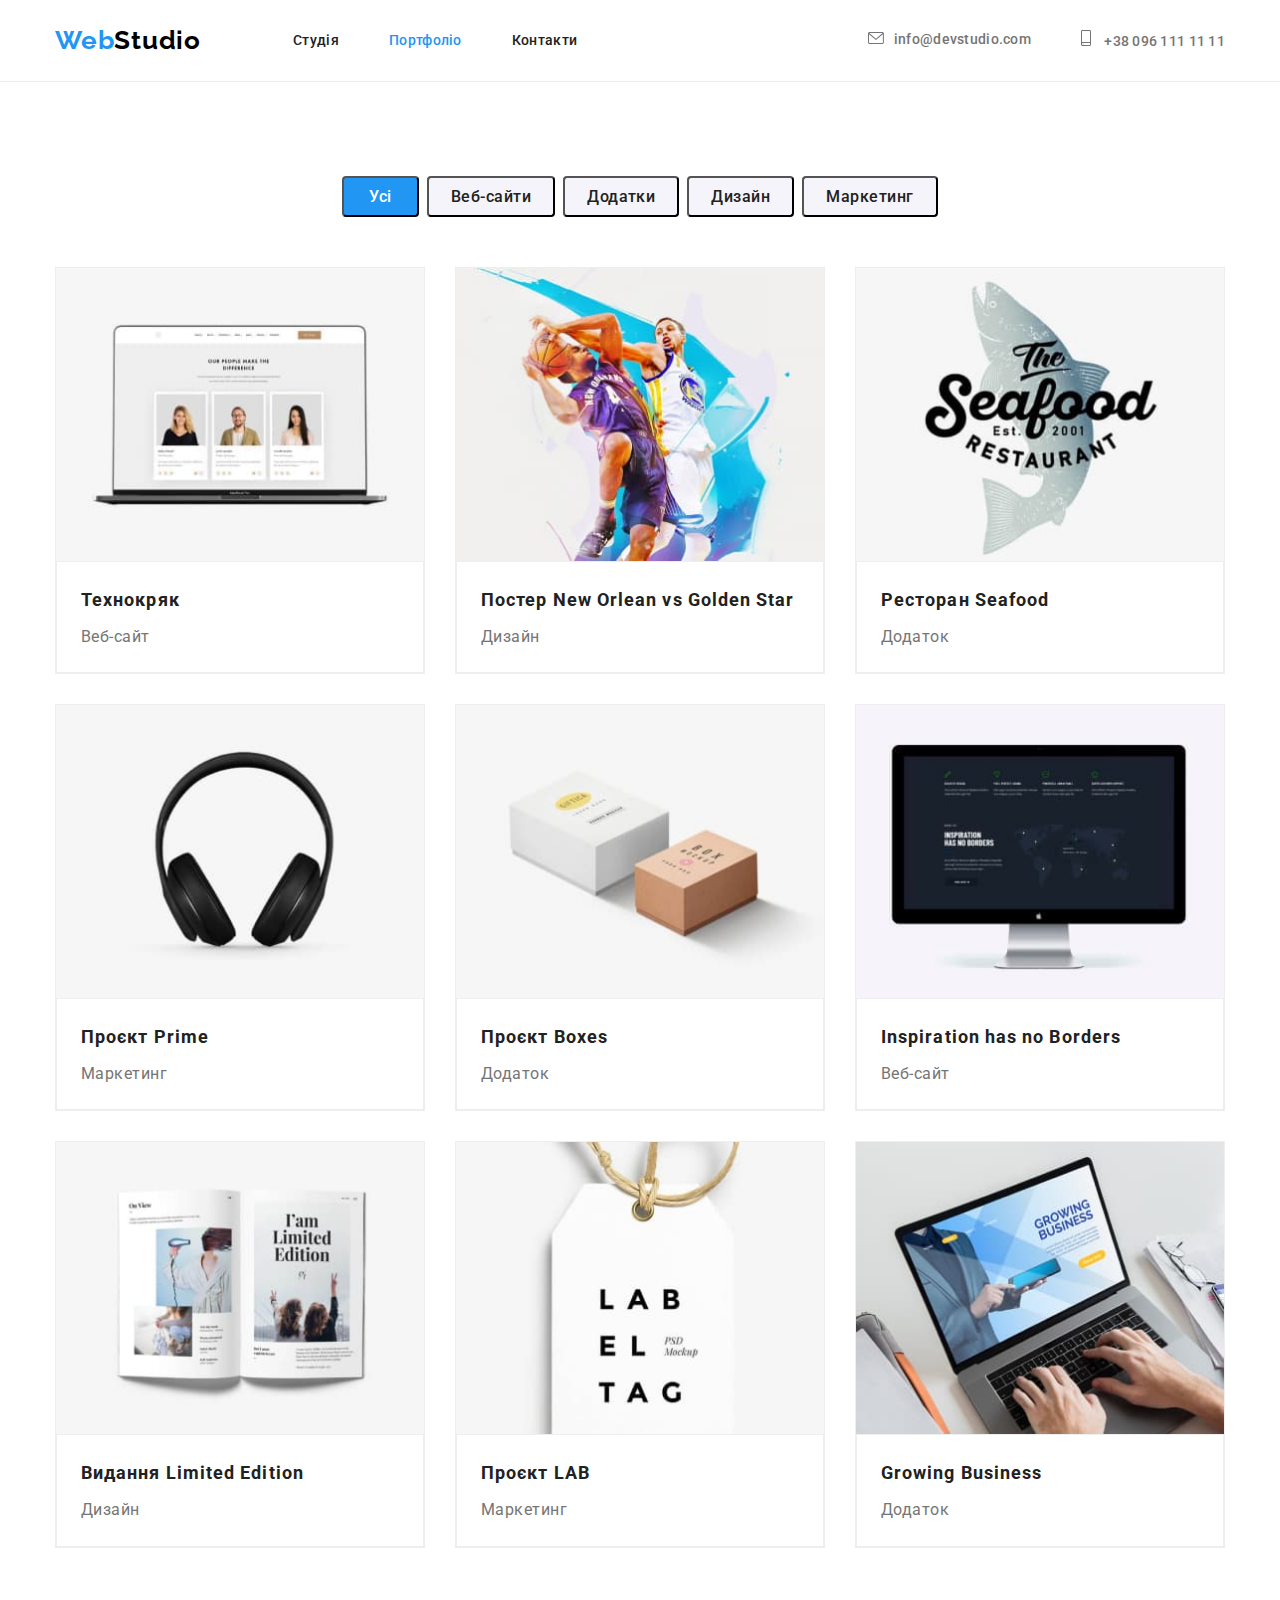
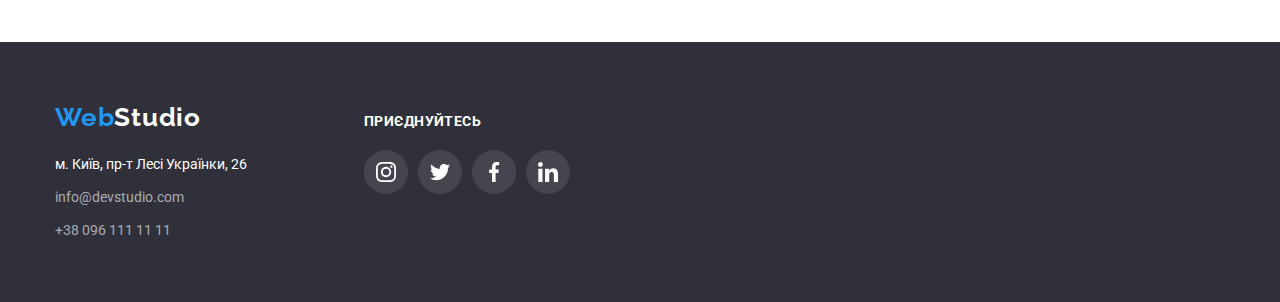
==== portfolio.html @ 993c796c "edited" ====
<!DOCTYPE html>
<html lang="en">
  <head>
    <meta charset="UTF-8" />
    <meta http-equiv="X-UA-Compatible" content="IE=edge" />
    <meta name="viewport" content="width=device-width, initial-scale=1.0" />
    <title>Portfolio</title>
    <link
      href="https://fonts.googleapis.com/css2?family=Raleway:wght@700&family=Roboto:wght@400;500;700;900&display=swap"
      rel="stylesheet"
    />
    <link
      rel="stylesheet"
      href="https://cdnjs.cloudflare.com/ajax/libs/modern-normalize/1.1.0/modern-normalize.min.css"
    />
    <link rel="stylesheet" href="./CSS/styles.css" />
  </head>
  <body class="page">
    <header class="page-header">
      <div class="container">
        <div class="main-header">
          <a href="./index.html" class="logo"
            ><span class="logo-title">Web</span>Studio</a
          >
          <nav>
            <ul class="site-nav list">
              <li class="item">
                <a href="./index.html" class="link">Студія</a>
              </li>
              <li class="item">
                <a href="./portfolio.html" class="link current">Портфоліо</a>
              </li>
              <li class="item"><a href="" class="link">Контакти</a></li>
            </ul>
          </nav>
          <div class="contacts">
            <ul class="contacts-list">
              <li class="item">
                <a href="mailto:info@devstudio.com" class="email"
                  ><svg class="icon-envelope">
                    <use href="./symbol-defs.svg#icon-envelope"></use></svg
                >info@devstudio.com</a
                >
              </li>
              <li class="item">
                <a href="tel:+380961111111" class="phone">
                  <svg class="icon-smartphone">
                    <use href="./symbol-defs.svg#icon-smartphone"></use></svg
                >
                +38 096 111 11 11</a>
              </li>
            </ul>
          </div>
        </div>
      </div>
    </header>
    <main>
      <h1 class="visually-hidden">Portfolio</h1>
      <section class="filter">
        <div class="container">
          <ul class="list">
            <li class="element">
              <button type="button" class="button thirdly">Усі</button>
            </li>
            <li class="element">
              <button type="button" class="button secondary">Веб-сайти</button>
            </li>
            <li class="element">
              <button type="button" class="button secondary">Додатки</button>
            </li>
            <li class="element">
              <button type="button" class="button secondary">Дизайн</button>
            </li>
            <li class="element">
              <button type="button" class="button secondary">Маркетинг</button>
            </li>
          </ul>
          <h1 class="visually-hidden">Portfolio</h1>
          <ul class="card-set">
            <li class="item">
              <a class="card-set-link" href="">
                <article class="card">
                  <div class="card-thumb">
                    <img
                      src="./images/techno.jpg"
                      alt="веб-сайт"
                      width="370"
                      height="294"
                    />
                  </div>
                  <div class="card-content">
                    <h2 class="card-title">Технокряк</h2>
                    <p class="card-text">Веб-сайт</p>
                  </div>
                </article>
              </a>
            </li>
            <li class="item">
              <a class="card-set-link" href="">
                <article class="card">
                  <div class="card-thumb">
                    <img
                      src="./images/basketball.jpg"
                      alt="постер"
                      width="370"
                      height="294"
                    />
                  </div>
                  <div class="card-content">
                    <h2 class="card-title">Постер New Orlean vs Golden Star</h2>
                    <p class="card-text">Дизайн</p>
                  </div>
                </article>
              </a>
            </li>
            <li class="item">
              <a class="card-set-link" href="">
                <article class="card">
                  <div class="card-thumb">
                    <img
                      src="./images/seafood.jpg"
                      alt="ресторан"
                      width="370"
                      height="294"
                    />
                  </div>
                  <div class="card-content">
                    <h2 class="card-title">Ресторан Seafood</h2>
                    <p class="card-text">Додаток</p>
                  </div>
                </article>
              </a>
            </li>
            <li class="item">
              <a class="card-set-link" href="">
                <article class="card">
                  <div class="card-thumb">
                    <img
                      src="./images/headset.jpg"
                      alt="навушники"
                      width="370"
                      height="294"
                    />
                  </div>
                  <div class="card-content">
                    <h2 class="card-title">Проєкт Prime</h2>
                    <p class="card-text">Маркетинг</p>
                  </div>
                </article>
              </a>
            </li>
            <li class="item">
              <a class="card-set-link" href="">
                <article class="card">
                  <div class="card-thumb">
                    <img
                      src="./images/projectbox.jpg"
                      alt="додаток"
                      width="370"
                      height="294"
                    />
                  </div>
                  <div class="card-content">
                    <h2 class="card-title">Проєкт Boxes</h2>
                    <p class="card-text">Додаток</p>
                  </div>
                </article>
              </a>
            </li>
            <li class="item">
              <a class="card-set-link" href="">
                <article class="card">
                  <div class="card-thumb">
                    <img
                      src="./images/screen.jpg"
                      alt="монітор"
                      width="370"
                      height="294"
                    />
                  </div>
                  <div class="card-content">
                    <h2 class="card-title">Inspiration has no Borders</h2>
                    <p class="card-text">Веб-сайт</p>
                  </div>
                </article>
              </a>
            </li>
            <li class="item">
              <a class="card-set-link" href="">
                <article class="card">
                  <div class="card-thumb">
                    <img
                      src="./images/edition.jpg"
                      alt="видання"
                      width="370"
                      height="294"
                    />
                  </div>
                  <div class="card-content">
                    <h2 class="card-title">Видання Limited Edition</h2>
                    <p class="card-text">Дизайн</p>
                  </div>
                </article>
              </a>
            </li>
            <li class="item">
              <a class="card-set-link" href="">
                <article class="card">
                  <div class="card-thumb">
                    <img
                      src="./images/lab.jpg"
                      alt="маркетинг"
                      wwidth="370"
                      height="294"
                    />
                  </div>
                  <div class="card-content">
                    <h2 class="card-title">Проєкт LAB</h2>
                    <p class="card-text">Маркетинг</p>
                  </div>
                </article>
              </a>
            </li>
            <li class="item">
              <a class="card-set-link" href="">
                <article class="card">
                  <div class="card-thumb">
                    <img
                      src="./images/notebook.jpg"
                      alt="ноутбук"
                      width="370"
                      height="294"
                    />
                  </div>
                  <div class="card-content">
                    <h2 class="card-title">Growing Business</h2>
                    <p class="card-text">Додаток</p>
                  </div>
                </article>
              </a>
            </li>
          </ul>
        </div>
      </section>
    </main>
    <footer>
      <div class="footer-container">
        <div class="footer-contacts">
          <div class="footer-logo">
            <a href="./index.html" class="logo"
              ><span class="logo-title">Web</span
              ><span class="logo-text">Studio</span></a
            >
          </div>
          <address>
            <ul class="footer-list">
              <li class="footer-item">
                <a
                  href="https://goo.gl/maps/LgCk8jeFPAjLe6aG8"
                  target="_blank"
                  rel="noopener noreferrer nofollow"
                  class="contact-address"
                  >м. Київ, пр-т Лесі Українки, 26</a
                >
              </li>
              <li class="footer-item">
                <a href="mailto:info@devstudio.com" class="contact-email"
                  >info@devstudio.com</a
                >
              </li>
              <li class="footer-item">
                <a href="tel:+380961111111" class="contact-phone"
                  >+38 096 111 11 11</a
                >
              </li>
            </ul>
          </address>
        </div>
        <div class="footer-content">
          <p class="footer-title">приєднуйтесь</p>
          <ul class="networks-list">
            <li class="networks-item">
              <a
                class="networks-link link"
                href="https://instagram.com"
                target="_blank"
                rel="nofollow noopener noreferrer"
                aria-label="
            Instagram icon"
              >
                <svg class="networks-icon" width="20" height="20">
                  <use href="./symbol-defs.svg#icon-instagram-2"></use>
                </svg>
              </a>
            </li>
            <li class="networks-item">
              <a
                class="networks-link link"
                href="https://twitter.com"
                target="_blank"
                rel="nofollow noopener noreferrer"
                aria-label="
            Twitter icon"
              >
                <svg class="networks-icon" width="20" height="20">
                  <use href="./symbol-defs.svg#icon-twitter-1"></use>
                </svg>
              </a>
            </li>
            <li class="networks-item">
              <a
                class="networks-link link"
                href="https://facebook.com"
                target="_blank"
                rel="nofollow noopener noreferrer"
                aria-label="
            Facebook icon"
              >
                <svg class="networks-icon" width="20" height="20">
                  <use href="./symbol-defs.svg#icon-facebook-1"></use>
                </svg>
              </a>
            </li>
            <li class="networks-item">
              <a
                class="networks-link link"
                href="https://linkedin.com"
                target="_blank"
                rel="nofollow noopener noreferrer"
                aria-label="
            Linkedin icon"
              >
                <svg class="networks-icon" width="20" height="20">
                  <use href="./symbol-defs.svg#icon-linkedin-1"></use>
                </svg>
              </a>
            </li>
          </ul>
        </div>
      </div>
    </footer>
  </body>
</html>
---- CSS/styles.css ----
:root {
  --primary-text-color: #757575;
  --title-text-color: #212121;
  --accent-text-color: #2196f3;
  --primary-bg-color: #ffffff;
  --accent-bg-color: #2f303a;
  --secondary-bg-color: #f5f5f5;
  --special-bg-color: #f5f4fa;
  --header-border-color: #ececec;
  --logo-head-color: #000000;
  --card-set-gap: 30px;
  --icon-color: #AFB1B8;

}
.container {
  width: 1200px;
  padding-left: 15px;
  padding-right: 15px;
  margin-right: auto;
  margin-left: auto;
}
.main-header {
  display: flex;
  align-items: center;
  margin: 0;
  padding: 0;
}
.page-header {
  margin: 0;
  padding: 0;
  background-color: var(--primary-bg-color);
  border-bottom: 1px solid var(--header-border-color);
}
.page {
  margin: 0;
  background-color: var(--primary-bg-color);
  color: var(--primary-text-color);
}
p {
  margin: 0;
  padding: 0;
}
nav {
  letter-spacing: 0.02em;
}
.title {
  margin: 0;
  padding: 0;
}
h2 {
  margin: 0;
  padding: 0;
}
a {
  text-decoration: none;
}
.list {
  padding: 0;
  margin: 0;
  list-style: none;
}
.logo {
  width: 145px;
  margin-right: 93px;
  font-family: "Raleway", sans-serif;
  font-weight: 700;
  font-size: 26px;
  line-height: 1.2;
  letter-spacing: 0.03em;
  color: var(--logo-head-color);
}
.link:hover {
  color: var(--logo-head-color);
}
.logo-title {
  color: var(--accent-text-color);
  font-family: "Raleway", sans-serif;
}
.logo-text {
  color: var(--primary-bg-color);
}

.site-nav {
  display: flex;
  background-color: var(--primary-bg-color);
}
.site-nav .item {
  margin-right: 50px;
}
.site-nav .item:last-child {
  margin-right: 0;
}
.site-nav .link {
  display: block;
  padding-top: 32px;
  padding-bottom: 32px;
  color: var(--title-text-color);
  font-weight: 500;
  font-size: 14px;
  line-height: 1.2;
}
.site-nav .link:hover,
.site-nav .link:focus {
  color: var(--accent-text-color);
}
.site-nav .link.current {
  color: var(--accent-text-color);
}

.contacts-list {
  list-style: none;
  display: flex;
  color: var(--primary-text-color);
}

.email {
  color: var(--primary-text-color);
  font-weight: 500;
  font-size: 14px;
  line-height: 1.1;
  letter-spacing: 0.02em;
}
.phone {
  color: var(--primary-text-color);
  font-weight: 500;
  font-size: 14px;
  line-height: 1.1;
  letter-spacing: 0.02em;
}

.icon-envelope {
  fill: var(--primary-text-color);
  width: 16px;
  height: 12px;
  margin-right: 10px;
  align-items: baseline;
}
.email:hover .icon-envelope,
.email:focus .icon-envelope {
  fill: var(--accent-text-color);
}




.icon-smartphone {
  fill: var(--primary-text-color);
  width: 10px;
  height: 16px;
  margin-right: 10px;
}
.phone:hover .icon-smartphone,
.phone:focus .icon-smartphone {
  fill: var(--accent-text-color);
}
.contacts {
  margin-left: auto;
}

.email:hover,
.email:focus {
  color: var(--accent-text-color);
}


.contacts .item + .item {
  margin-left: 50px;
  list-style: none;
}
.contacts:hover,
.contacts:focus {
  color: var(--accent-text-color);
}

.phone:hover,
.phone:focus {
  color: var(--accent-text-color);
}
body {
  background-color: var(--primary-bg-color);
  color: var(--primary-text-color);
  font-family: "Roboto", sans-serif;
}
.hero {
  max-width: 1600px;
  height: 600px;
  margin: 0;
  margin-left: auto;
  margin-right: auto;
  padding-top: 200px;
  padding-bottom: 200px;
  text-align: center;
  background-color: var(--accent-bg-color);
  background-image: linear-gradient(
    to right,
    rgba(47, 48, 58, 0.4),
    rgba(47, 48, 58, 0.4)),
  url('../images/hero.jpg');
  background-repeat: no-repeat;
  background-position: center;
  background-size: cover;
}
.hero-title {
  color: var(--primary-bg-color);
  font-weight: 900;
  font-size: 44px;
  line-height: 1.4;
  text-align: center;
  letter-spacing: 0.06em;
  width: 696px;
  margin-top: 0;
  margin-left: auto;
  margin-right: auto;
  margin-bottom: 30px;
}

.button-hero {
  border-radius: 4px;
  padding: 10px 32px;
  text-align: center;
  color: var(--primary-bg-color);
  background-color: var(--accent-text-color);
  font-family: inherit;
  font-weight: 700;
  font-size: 16px;
  line-height: 1.8;
  cursor: pointer;
  letter-spacing: 0.06em;
}
.button.primary {
  border-radius: 4px;
  padding: 6px 25px;
  text-align: center;
  color: var(--primary-bg-color);
  background-color: var(--accent-text-color);
  font-weight: 500;
  font-size: 16px;
  line-height: 1.6;
  cursor: pointer;
  letter-spacing: 0.03em;
}

.button.secondary:hover,
.button.secondary:focus {
  color: var(--primary-bg-color);
  background-color: var(--accent-text-color);
}
.visually-hidden {
  position: absolute;
  width: 1px;
  height: 1px;
  margin: -1px;
  border: 0;
  padding: 0;
  white-space: nowrap;
  clip-path: inset(100%);
  clip: rect(0 0 0 0);
  overflow: hidden;
}

img {
  display: block;
  max-width: 100%;
  height: auto;
}
.about {
  margin: 0;
  padding-top: 94px;
  
}

.feature-list .title {
  margin-bottom: 10px;
  color: var(--title-text-color);
  font-weight: 700;
  font-size: 14px;
  line-height: 1.1;
  letter-spacing: 0.03em;
}
.feature-list {
  list-style: none;
  display: flex;
  margin: 0;
  padding: 0;
  color: var(--primary-text-color);
  font-size: 14px;
  line-height: 1.7;
  letter-spacing: 0.03em;
  align-items: flex-start;
  justify-content: space-between;
}
.thumb {
  display: flex;
  align-items: center;
  justify-content: center;
  padding: 0;
  width: 270px;
  height: 120px;
  margin-bottom: 30px;
  border-radius: 4px;
  background-color: var(--special-bg-color);
}

.thumb-icon-antenna,
.thumb-icon-clock,
.thumb-icon-diagram,
.thumb-icon-astronaut {
  display: flex;
  align-items: center;
  width: 65.32px;
  height: 70px;
  background-position: center;
  background-repeat: no-repeat;
  fill: var(--title-text-color);
  color: var(--accent-text-color);
  background-size: auto;
}

.feature-list > .item {
  width: 270px;
  margin-right: var(--card-set-gap);
}

.feature-list > .item:last-child {
  margin-right: 0;
}

.work {
  margin: 0;
  padding-top: 94px;
  padding-bottom: 94px;
 
}
.section-title {
  margin: 0;
  margin-bottom: 50px;
  color: var(--title-text-color);
  font-weight: 700;
  font-size: 36px;
  line-height: 1.2;
  text-align: center;
}
.work-list {
  margin: 0;
  padding: 0;
  list-style: none;
  display: flex;
  align-items: center;
  justify-content: space-between;
}
.work-item {
  width: 370px;
  margin-left: 0;
  margin-right: var(--card-set-gap);
}
.work-list .work-item:last-child {
  margin-right: 0;
}

.team {
  margin: 0;
  padding-top: 94px;
  padding-bottom: 94px;
  background-color: var(--special-bg-color);
}
.team-title {
  margin-top: 0;
  margin-bottom: 10px;
  color: var(--title-text-color);
  font-weight: 500;
  font-size: 16px;
  line-height: 1.2;
  letter-spacing: 0.03em;
}
.team-list {
  list-style: none;
  display: flex;
  padding: 0;
  margin: 0;
  color: var(--primary-text-color);
  font-size: 16px;
  line-height: 1.2;
  letter-spacing: 0.03em;
  align-items: center;
  justify-content: space-between;
}
.team-list > .item {
  width: 270px;
  margin-right: var(--card-set-gap);
}
.team-list > .item:last-child {
  margin-right: 0;
}
.team-content {
  background-color: #ffffff;
  text-align: center;
  padding-top: var(--card-set-gap);
  padding-bottom: var(--card-set-gap);
  box-shadow: 0px 1px 3px rgba(0, 0, 0, 0.12), 0px 1px 1px rgba(0, 0, 0, 0.14),
    0px 2px 1px rgba(0, 0, 0, 0.2);
  border-radius: 0px 0px 4px 4px;
}
.team-list .team-item:last-child {
  margin-right: 0;
}
.socials {
  display: flex;
  justify-content: center;
  gap: 10px;
  margin-top: 10px;
}
.socials-item {
  display: flex;
  gap: 10px;
  margin-top: 10px;
  width: 44px;
  height: 44px;
  fill: var(--primary-bg-color);
  
}


.socials-link {
  display: flex;
  align-items: center;
  justify-content: center;
  width: 44px;
  height: 44px;
  background-color: var(--primary-bg-color);
  border-radius: 50%;
}

.socials-link:hover,
.socials-link:focus {
  background-color: var(--accent-text-color);
}

.socials-icon {
  fill: var(--icon-color);
}

.socials-link:hover .socials-icon,
.socials-link:focus .socials-icon {
  fill: var(--primary-bg-color);
  
}
.clients {
  margin: 0;
  padding-top: 94px;
  padding-bottom: 94px;
  display: flex;
 
}
.clients-list {
  list-style: none;
  display: flex;
  align-items: center;
  justify-content: center;
  gap: 30px;
  padding: 0;
  margin: 0;
}
.clients-link {
  width: 170px;
  height: 92px;
  display: flex;
  align-items: center;
  justify-content: center;
  border: 1px solid var(--icon-color);
  border-radius: 4px;
  color: var(--icon-color);
}
.clients-link:hover,
.clients-link:focus {
  border-color: var(--accent-text-color);
  color: var(--accent-text-color);
}
.clients-icon {
  fill: currentColor;
}

.filter {
  margin: 0;
  padding-top: 94px;
  padding-bottom: 94px;
}
.filter .list {
  display: flex;
  margin: 0;
  padding: 0;
  margin-bottom: 50px;
  align-items: center;
  justify-content: center;
}
.filter .list .element {
  margin-right: 8px;
}
.filter .list .element:last-child {
  margin-right: 0;
}
.button.thirdly {
  padding: 6px 25px;
  border-radius: 4px;
  text-align: center;
  color: var(--primary-bg-color);
  background-color: var(--accent-text-color);
  font-weight: 500;
  font-size: 16px;
  line-height: 1.6;
  cursor: pointer;
  letter-spacing: 0.03em;
}
.button.secondary {
  border-radius: 4px;
  padding: 6px 22px;
  text-align: center;
  color: var(--title-text-color);
  background-color: #f5f4fa;
  font-weight: 500;
  font-size: 16px;
  line-height: 1.6;
  cursor: pointer;
  letter-spacing: 0.03em;
}

.flex-container {
  max-width: 1200px;
  padding-left: 15px;
  padding-right: 15px;
  margin-right: auto;
  margin-left: auto;
}
.card-set {
  display: flex;
  flex-wrap: wrap;
  list-style: none;
  padding: 0;
  margin: 0;
  color: var(--primary-text-color);
  font-size: 16px;
  line-height: 1.9;
  letter-spacing: 0.03em;
  margin-right: -30px;
  margin-bottom: -30px;
}
.card-set > .item {
  flex-basis: calc(100% / 3 - 30px);
  margin-right: var(--card-set-gap);
  margin-bottom: var(--card-set-gap);
}
.card-set-link {
  display: block;
  border: 1px solid #EEEEEE;
}
.card-set-link:hover,
.card-set-link:focus {
  box-shadow: 0px 1px 1px rgba(0, 0, 0, 0.12), 0px 4px 4px rgba(0, 0, 0, 0.06), 1px 4px 6px rgba(0, 0, 0, 0.16);
}
.card-content {
  background-color: #ffffff;
  border: 1px solid #eeeeee;
  padding-top: 20px;
  padding-right: 24px;
  padding-bottom: 20px;
  padding-left: 24px;
}
.card-title {
  margin: 0;
  color: var(--title-text-color);
  font-weight: 700;
  font-size: 18px;
  line-height: 2;
  letter-spacing: 0.06em;
}
.card-text {
  margin-top: 4px;
  padding: 0;
  color: var(--primary-text-color);
}
.section {
  padding-top: 94px;
  padding-bottom: 94px;
  margin: 0;
}

footer {
  display: block;
  padding-top: 60px;
  padding-bottom: 60px;
  margin: 0;
  background-color: var(--accent-bg-color);
}
.footer-container {
  display: flex;
  align-items: baseline;
  max-width: 1200px;
  padding-left: 15px;
  padding-right: 15px;
  margin-right: auto;
  margin-left: auto;
}
.footer-logo {
  display: block;
  margin-bottom: 20px;
}
.footer-list {
  list-style: none;
  display: block;
  margin: 0;
  padding: 0;
}
.footer-list .footer-item {
  margin-left: 0;
  margin-bottom: 9px;
}
.footer-list .footer-item:last-child {
  margin-bottom: 0;
}
.contact-address {
  color: var(--primary-bg-color);
  font-size: 14px;
  line-height: 1.7;
}
.contact-address:hover,
.contact-address:focus {
  color: var(--accent-text-color);
}
.contact-email,
.contact-phone {
  font-size: 14px;
  line-height: 1.7;
  color: rgba(255, 255, 255, 0.6);
}
.contact-email:hover,
.contact-email:focus {
  color: var(--accent-text-color);
}
.contact-phone:hover,
.contact-phone:focus {
  color: var(--accent-text-color);
}
address {
  font-family: "Roboto";
  font-style: normal;
  font-weight: 400;
  font-size: 14px;
  line-height: 1.7;
}
.contact-address:hover,
.contact-address:focus {
  color: var(--accent-text-color);
}
.footer-content {
  display: block;
  justify-content: center;
  gap: 10px;
  margin-left: 70px;
}
.footer-title {
font-family: 'Roboto';
font-weight: 700;
font-size: 14px;
line-height: 1.14;
letter-spacing: 0.03em;
text-transform: uppercase;
color: var(--primary-bg-color);
}
.networks-list {
  display: flex;
  gap: 10px;
  margin-top: 20px;
  padding: 0;
}
.networks-link:hover,
.networks-link:focus {
  fill: var(--primary-bg-color);
  background-color: var(--accent-text-color);
}
.networks-link {
  display: flex;
  align-items: center;
  justify-content: center;
  width: 44px;
  height: 44px;
  background-color: rgba(255, 255, 255, 0.1);;
  border-radius: 50%;
}

.networks-item {
  display: flex;
  gap: 10px;
  width: 44px;
  height: 44px;
  fill: var(--icon-color);
}

.networks-icon {
  fill: var(--primary-bg-color);
}
.networks-icon:hover,
.networks-icon:focus {
  fill: var(--primary-bg-color);
  background-color: var(--accent-text-color);
}
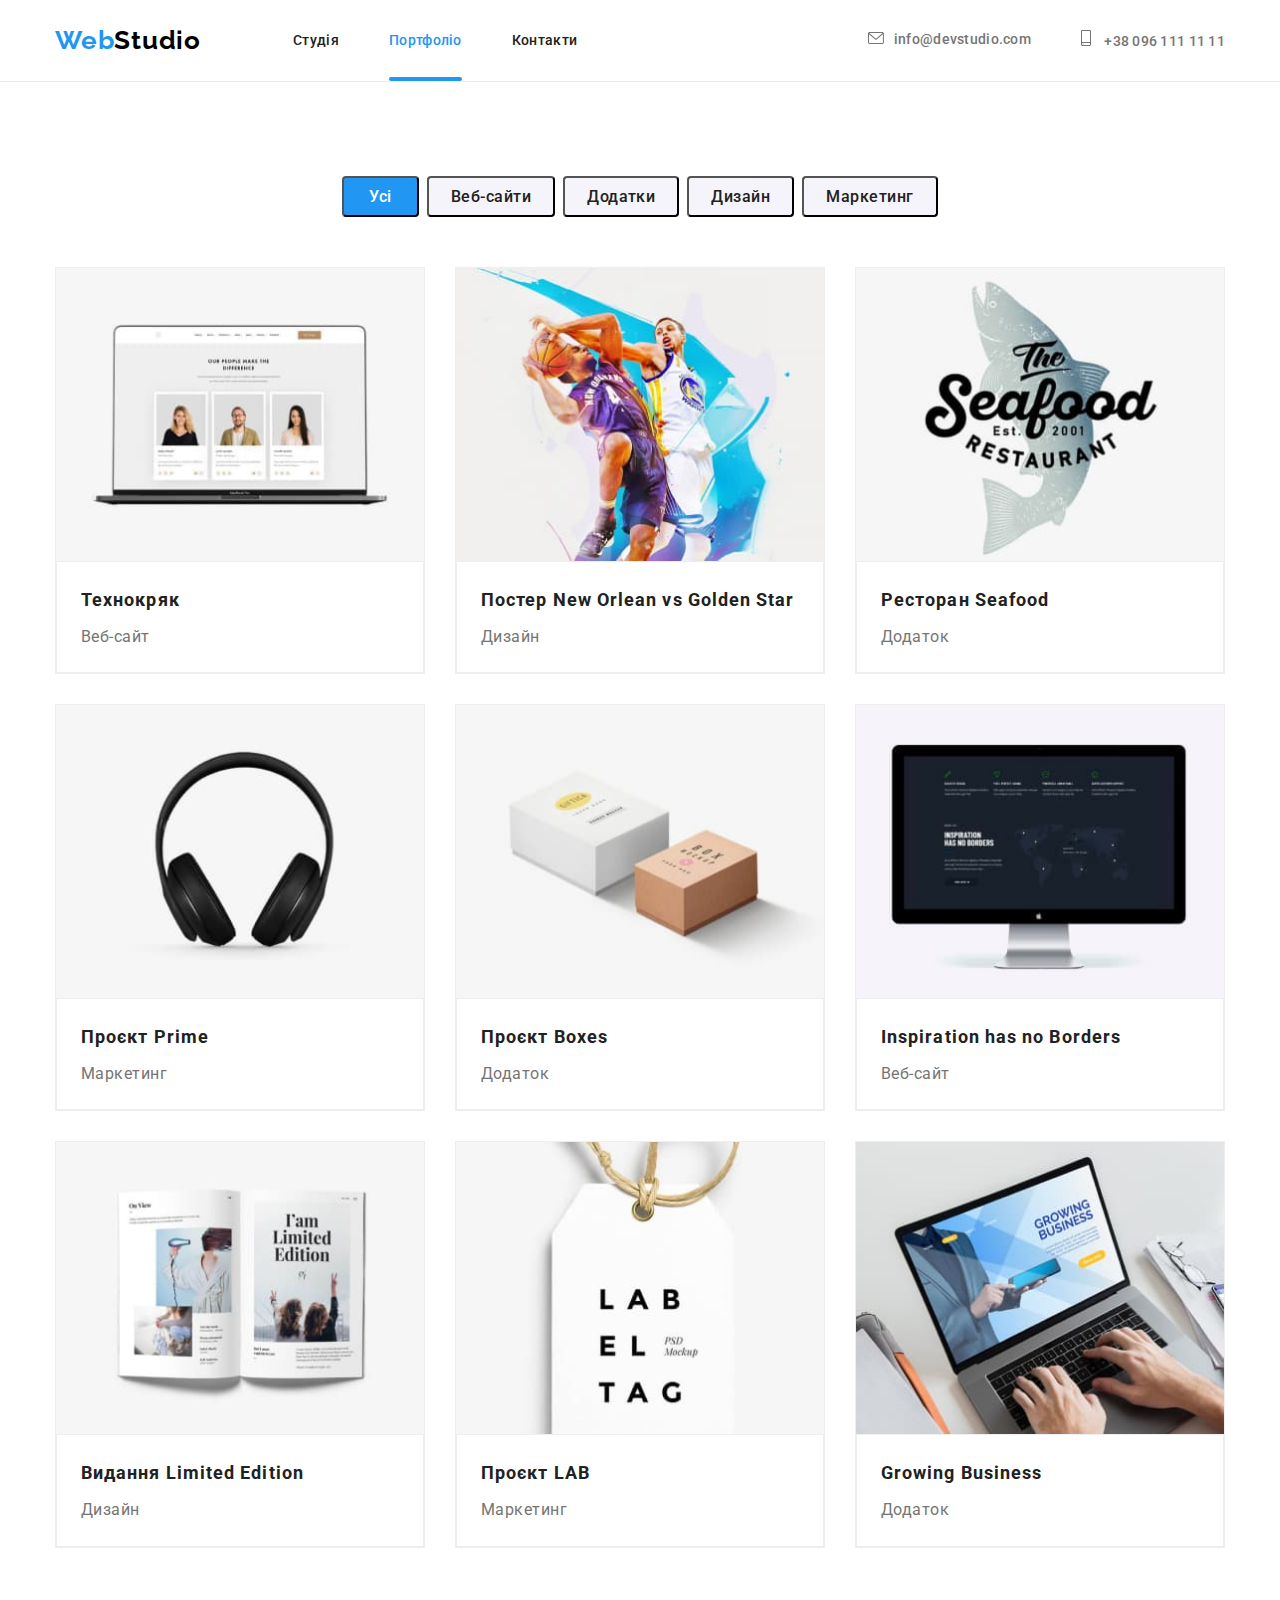
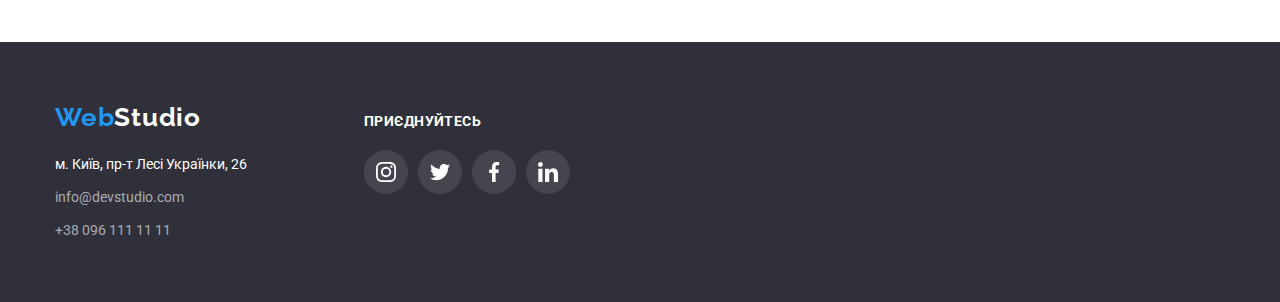
==== commit 9ef91259: "edited" ====
--- a/portfolio.html
+++ b/portfolio.html
@@ -39,15 +39,16 @@
                 <a href="mailto:info@devstudio.com" class="email"
                   ><svg class="icon-envelope">
                     <use href="./symbol-defs.svg#icon-envelope"></use></svg
-                >info@devstudio.com</a
+                  >info@devstudio.com</a
                 >
               </li>
               <li class="item">
                 <a href="tel:+380961111111" class="phone">
                   <svg class="icon-smartphone">
-                    <use href="./symbol-defs.svg#icon-smartphone"></use></svg
+                    <use href="./symbol-defs.svg#icon-smartphone"></use>
+                  </svg>
+                  +38 096 111 11 11</a
                 >
-                +38 096 111 11 11</a>
               </li>
             </ul>
           </div>
@@ -87,6 +88,14 @@
                       width="370"
                       height="294"
                     />
+                    <div class="overlay-portfolio">
+                      <p class="overlay-description">
+                        Ресурс пропонує комплексні пропозиції з різним рівнем
+                        функціоналу та сервісів. Все це дозволить відвідувачу
+                        отримати вичерпні відомості про компанію чи приватну
+                        особу.
+                      </p>
+                    </div>
                   </div>
                   <div class="card-content">
                     <h2 class="card-title">Технокряк</h2>
@@ -105,6 +114,14 @@
                       width="370"
                       height="294"
                     />
+                    <div class="overlay-portfolio">
+                      <p class="overlay-description">
+                        Ресурс пропонує комплексні пропозиції з різним рівнем
+                        функціоналу та сервісів. Все це дозволить відвідувачу
+                        отримати вичерпні відомості про компанію чи приватну
+                        особу.
+                      </p>
+                    </div>
                   </div>
                   <div class="card-content">
                     <h2 class="card-title">Постер New Orlean vs Golden Star</h2>
@@ -123,6 +140,14 @@
                       width="370"
                       height="294"
                     />
+                    <div class="overlay-portfolio">
+                      <p class="overlay-description">
+                        Ресурс пропонує комплексні пропозиції з різним рівнем
+                        функціоналу та сервісів. Все це дозволить відвідувачу
+                        отримати вичерпні відомості про компанію чи приватну
+                        особу.
+                      </p>
+                    </div>
                   </div>
                   <div class="card-content">
                     <h2 class="card-title">Ресторан Seafood</h2>
@@ -141,6 +166,14 @@
                       width="370"
                       height="294"
                     />
+                    <div class="overlay-portfolio">
+                      <p class="overlay-description">
+                        Ресурс пропонує комплексні пропозиції з різним рівнем
+                        функціоналу та сервісів. Все це дозволить відвідувачу
+                        отримати вичерпні відомості про компанію чи приватну
+                        особу.
+                      </p>
+                    </div>
                   </div>
                   <div class="card-content">
                     <h2 class="card-title">Проєкт Prime</h2>
@@ -159,6 +192,14 @@
                       width="370"
                       height="294"
                     />
+                    <div class="overlay-portfolio">
+                      <p class="overlay-description">
+                        Ресурс пропонує комплексні пропозиції з різним рівнем
+                        функціоналу та сервісів. Все це дозволить відвідувачу
+                        отримати вичерпні відомості про компанію чи приватну
+                        особу.
+                      </p>
+                    </div>
                   </div>
                   <div class="card-content">
                     <h2 class="card-title">Проєкт Boxes</h2>
@@ -177,6 +218,14 @@
                       width="370"
                       height="294"
                     />
+                    <div class="overlay-portfolio">
+                      <p class="overlay-description">
+                        Ресурс пропонує комплексні пропозиції з різним рівнем
+                        функціоналу та сервісів. Все це дозволить відвідувачу
+                        отримати вичерпні відомості про компанію чи приватну
+                        особу.
+                      </p>
+                    </div>
                   </div>
                   <div class="card-content">
                     <h2 class="card-title">Inspiration has no Borders</h2>
@@ -195,6 +244,14 @@
                       width="370"
                       height="294"
                     />
+                    <div class="overlay-portfolio">
+                      <p class="overlay-description">
+                        Ресурс пропонує комплексні пропозиції з різним рівнем
+                        функціоналу та сервісів. Все це дозволить відвідувачу
+                        отримати вичерпні відомості про компанію чи приватну
+                        особу.
+                      </p>
+                    </div>
                   </div>
                   <div class="card-content">
                     <h2 class="card-title">Видання Limited Edition</h2>
@@ -213,6 +270,14 @@
                       wwidth="370"
                       height="294"
                     />
+                    <div class="overlay-portfolio">
+                      <p class="overlay-description">
+                        Ресурс пропонує комплексні пропозиції з різним рівнем
+                        функціоналу та сервісів. Все це дозволить відвідувачу
+                        отримати вичерпні відомості про компанію чи приватну
+                        особу.
+                      </p>
+                    </div>
                   </div>
                   <div class="card-content">
                     <h2 class="card-title">Проєкт LAB</h2>
@@ -231,6 +296,14 @@
                       width="370"
                       height="294"
                     />
+                    <div class="overlay-portfolio">
+                      <p class="overlay-description">
+                        Ресурс пропонує комплексні пропозиції з різним рівнем
+                        функціоналу та сервісів. Все це дозволить відвідувачу
+                        отримати вичерпні відомості про компанію чи приватну
+                        особу.
+                      </p>
+                    </div>
                   </div>
                   <div class="card-content">
                     <h2 class="card-title">Growing Business</h2>
--- a/CSS/styles.css
+++ b/CSS/styles.css
@@ -82,6 +82,7 @@
 
 .site-nav {
   display: flex;
+  
   background-color: var(--primary-bg-color);
 }
 .site-nav .item {
@@ -92,12 +93,15 @@
 }
 .site-nav .link {
   display: block;
+  position: relative;
   padding-top: 32px;
   padding-bottom: 32px;
   color: var(--title-text-color);
   font-weight: 500;
   font-size: 14px;
   line-height: 1.2;
+
+  transition: color 250ms cubic-bezier(0.4, 0, 0.2, 1);
 }
 .site-nav .link:hover,
 .site-nav .link:focus {
@@ -106,7 +110,17 @@
 .site-nav .link.current {
   color: var(--accent-text-color);
 }
-
+.site-nav .link.current::after {
+  content: "";
+  position: absolute;
+  bottom: 0;
+  left: 0;
+  display: block;
+  width: 100%;
+  height: 4px;
+  background-color: var(--accent-text-color);
+  border-radius: 2px;
+}
 .contacts-list {
   list-style: none;
   display: flex;
@@ -119,6 +133,8 @@
   font-size: 14px;
   line-height: 1.1;
   letter-spacing: 0.02em;
+
+  transition: fill 250ms cubic-bezier(0.4, 0, 0.2, 1);
 }
 .phone {
   color: var(--primary-text-color);
@@ -126,6 +142,8 @@
   font-size: 14px;
   line-height: 1.1;
   letter-spacing: 0.02em;
+
+  transition: fill 250ms cubic-bezier(0.4, 0, 0.2, 1);
 }
 
 .icon-envelope {
@@ -181,6 +199,48 @@
   color: var(--primary-text-color);
   font-family: "Roboto", sans-serif;
 }
+
+.backdrop {
+  position: fixed;
+  top: 0;
+  left: 0;
+  z-index: 2;
+  width: 100%;
+  height: 100%;
+  background-color: rgba(0, 0, 0, 0.2);
+}
+
+.backdrop.is-hidden {
+  opacity: 0;
+  pointer-events: none;
+}
+
+.modal {
+  position: absolute;
+  left: 50%;
+  top: 50%;
+  transform: translate(-50%, -50%);
+  min-width: 528px;
+  min-height: 581px;
+  background-color: var(--primary-bg-color);
+  box-shadow: 0px 1px 3px rgba(0, 0, 0, 0.12), 0px 1px 1px rgba(0, 0, 0, 0.14), 0px 2px 1px rgba(0, 0, 0, 0.2);
+  border-radius: 4px;
+}
+.button-modal {
+  position: absolute;
+  top: 8px;
+  right: 8px;
+  width: 30px;
+  height: 30px;
+  background-color: var(--primary-bg-color);
+  border: 1px solid rgba(0, 0, 0, 0.1);
+  border-radius: 50%;
+}
+.modal-icon {
+  fill: var(--logo-head-color);
+  
+}
+
 .hero {
   max-width: 1600px;
   height: 600px;
@@ -240,6 +300,8 @@
   letter-spacing: 0.03em;
 }
 
+
+
 .button.secondary:hover,
 .button.secondary:focus {
   color: var(--primary-bg-color);
@@ -355,6 +417,40 @@
 }
 .work-list .work-item:last-child {
   margin-right: 0;
+}
+.wrapper {
+  position: relative;
+  display: flex;
+  z-index: 1;
+}
+
+.overlay-box {
+  display: flex;
+  position: absolute;
+  bottom: 0;
+  width: 370px;
+  height: 70px;
+  text-align: center;
+  justify-content: center;
+  align-items: center;
+  background: rgba(47, 48, 58, 0.8);
+}
+
+.overlay-text {
+  display: flex;
+  width: 50%;
+  height: 16px;
+  font-family: 'Roboto';
+  font-weight: 700;
+  font-size: 14px;
+  line-height: 1.14;
+  text-align: center;
+  justify-content: center;
+  align-items: center;
+  letter-spacing: 0.03em;
+  text-transform: uppercase;
+  color: var(--primary-bg-color);
+  
 }
 
 .team {
@@ -428,6 +524,9 @@
   height: 44px;
   background-color: var(--primary-bg-color);
   border-radius: 50%;
+
+  transition: background-color 250ms cubic-bezier(0.4, 0, 0.2, 1), 
+  fill 250ms cubic-bezier(0.4, 0, 0.2, 1);
 }
 
 .socials-link:hover,
@@ -469,6 +568,8 @@
   border: 1px solid var(--icon-color);
   border-radius: 4px;
   color: var(--icon-color);
+
+  transition: border-color 250ms cubic-bezier(0.4, 0, 0.2, 1), color 250ms cubic-bezier(0.4, 0, 0.2, 1);
 }
 .clients-link:hover,
 .clients-link:focus {
@@ -515,12 +616,15 @@
   padding: 6px 22px;
   text-align: center;
   color: var(--title-text-color);
-  background-color: #f5f4fa;
+  background-color: var(--special-bg-color);
   font-weight: 500;
   font-size: 16px;
   line-height: 1.6;
   cursor: pointer;
   letter-spacing: 0.03em;
+
+  transition: color 250ms cubic-bezier(0.4, 0, 0.2, 1), 
+  background-color 250ms cubic-bezier(0.4, 0, 0.2, 1);
 }
 
 .flex-container {
@@ -551,6 +655,8 @@
 .card-set-link {
   display: block;
   border: 1px solid #EEEEEE;
+
+  transition: box-shadow 250ms cubic-bezier(0.4, 0, 0.2, 1);
 }
 .card-set-link:hover,
 .card-set-link:focus {
@@ -577,6 +683,53 @@
   padding: 0;
   color: var(--primary-text-color);
 }
+
+
+.card-thumb {
+  position: relative;
+  display: flex;
+  overflow: hidden;
+}
+.card-set-link:hover .overlay-portfolio,
+.card-set-link:focus .overlay-portfolio {
+  opacity: 1;
+  transform: translateY(0);
+}
+
+.overlay-portfolio {
+  position: absolute;
+  display: flex;
+  width: 100%;
+  height: 100%;
+  top: 0;
+  left: 0;
+  justify-content: center;
+  align-items: center;
+  text-align: center;
+  background: rgba(33, 150, 243, 0.9);
+  transform: translateY(100%);
+  opacity: 0;
+
+  transition: opacity 250ms cubic-bezier(0.4, 0, 0.2, 1),
+  transform 250ms cubic-bezier(0.4, 0, 0.2, 1);
+}
+.overlay-description {
+  position: absolute;
+  display: flex;
+  padding: 63px 24px;
+  width: 322px;
+  height: 168px;
+  font-family: 'Roboto';
+  font-weight: 400;
+  font-size: 18px;
+  line-height: 1.55;
+  text-align: center;
+  justify-content: center;
+  align-items: center;
+  letter-spacing: 0.03em;
+  color: var(--primary-bg-color);
+}
+
 .section {
   padding-top: 94px;
   padding-bottom: 94px;
@@ -620,6 +773,8 @@
   color: var(--primary-bg-color);
   font-size: 14px;
   line-height: 1.7;
+
+  transition: color 250ms cubic-bezier(0.4, 0, 0.2, 1);
 }
 .contact-address:hover,
 .contact-address:focus {
@@ -630,6 +785,8 @@
   font-size: 14px;
   line-height: 1.7;
   color: rgba(255, 255, 255, 0.6);
+
+  transition: color 250ms cubic-bezier(0.4, 0, 0.2, 1);
 }
 .contact-email:hover,
 .contact-email:focus {
@@ -646,10 +803,7 @@
   font-size: 14px;
   line-height: 1.7;
 }
-.contact-address:hover,
-.contact-address:focus {
-  color: var(--accent-text-color);
-}
+
 .footer-content {
   display: block;
   justify-content: center;
@@ -684,6 +838,8 @@
   height: 44px;
   background-color: rgba(255, 255, 255, 0.1);;
   border-radius: 50%;
+
+  transition: background-color 250ms cubic-bezier(0.4, 0, 0.2, 1);
 }
 
 .networks-item {
@@ -696,9 +852,16 @@
 
 .networks-icon {
   fill: var(--primary-bg-color);
+
+  transition: background-color 250ms cubic-bezier(0.4, 0, 0.2, 1);
 }
 .networks-icon:hover,
 .networks-icon:focus {
   fill: var(--primary-bg-color);
   background-color: var(--accent-text-color);
-}+}
+
+/*transition-property: background-color;
+transition-duration: 250ms;
+transition-timing-fuction: cubic-bezier(0.4, 0, 0.2, 1);*/
+transition: opacity 250ms cubic-bezier(0.4, 0, 0.2, 1);